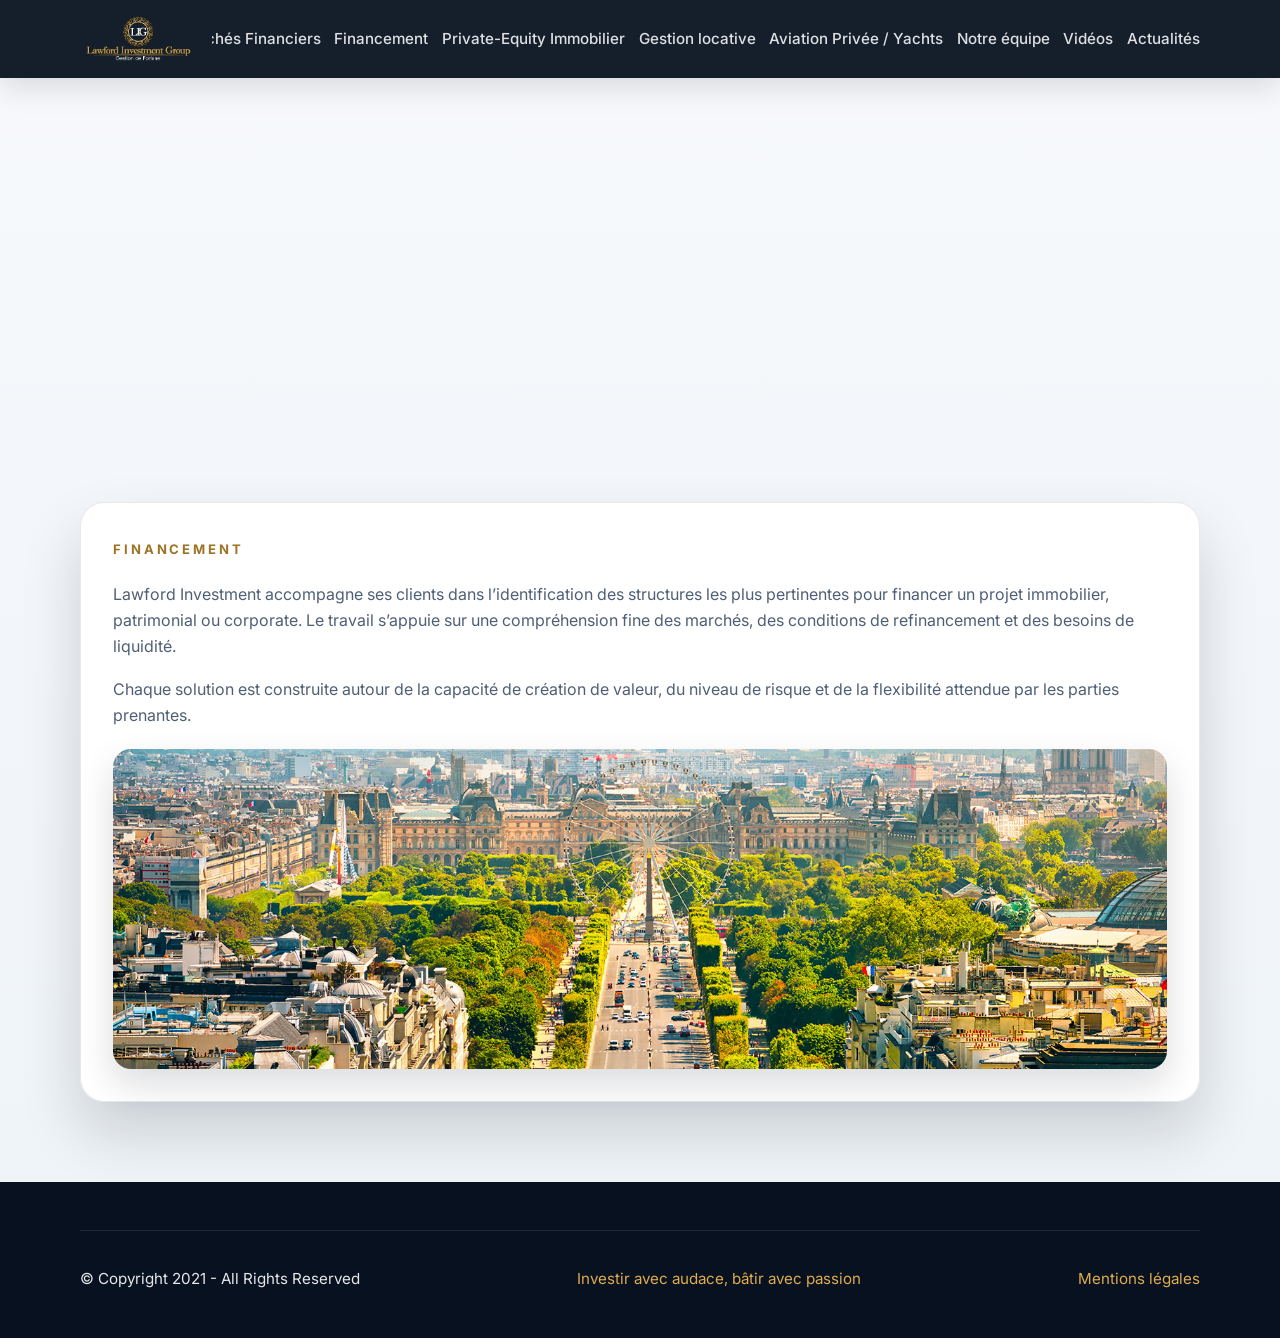
==== financing.html @ b6c56537 "yyyy" ====
<!DOCTYPE html>
<html lang="fr">
  <head>
    <meta charset="UTF-8" />
    <meta name="viewport" content="width=device-width, initial-scale=1.0" />
    <meta http-equiv="Cache-Control" content="no-cache, no-store, must-revalidate" />
    <meta http-equiv="Pragma" content="no-cache" />
    <meta http-equiv="Expires" content="0" />
    <title>Financement | Lawford Investment</title>
    <link rel="preconnect" href="https://fonts.googleapis.com" />
    <link rel="preconnect" href="https://fonts.gstatic.com" crossorigin />
    <link href="https://fonts.googleapis.com/css2?family=Inter:wght@300;400;500;600;700;800&display=swap" rel="stylesheet" />
    <link rel="stylesheet" href="styles.css" />
  </head>
  <body>
    <header class="site-header">
      <div class="container nav-shell">
        <a class="brand" href="index.html"><img src="assets/images/logo_FR.png" alt="Lawford Investment" /></a>
        <button class="menu-toggle" type="button" aria-label="Toggle navigation" aria-expanded="false">
          <span></span><span></span><span></span>
        </button>
        <nav class="main-nav" aria-label="Navigation principale">
          <a href="index.html">Accueil</a>
          <a href="estate-and-tax.html">Organisation Patrimoniale</a>
          <a href="funds-and-stock.html">Fonds et Marchés Financiers</a>
          <a href="financing.html">Financement</a>
          <a href="real-estate.html">Private-Equity Immobilier</a>
          <a href="property-management.html">Gestion locative</a>
          <a href="private-aviation.html">Aviation Privée / Yachts</a>
          <a href="our-team.html">Notre équipe</a>
          <a href="videos.html">Vidéos</a>
          <a href="actualites.html">Actualités</a>
        </nav>
      </div>
    </header>

    <main>
      <section class="hero page-hero">
        <div class="hero-slider">
          <div class="hero-slide active" style="background-image: url('assets/images/view-on-avenue-main.jpg');">
            <div class="hero-overlay">
              <p class="eyebrow">Financement</p>
              <h1>Accéder aux meilleures structures de financement.</h1>
              <p>Des solutions adaptées au projet, à la maturité du cycle de vie et aux objectifs de valorisation.</p>
            </div>
          </div>
        </div>
      </section>

      <section class="section page-content">
        <div class="container">
          <div class="panel">
            <p class="section-label">Financement</p>
            <div class="copy">
              <p>Lawford Investment accompagne ses clients dans l’identification des structures les plus pertinentes pour financer un projet immobilier, patrimonial ou corporate. Le travail s’appuie sur une compréhension fine des marchés, des conditions de refinancement et des besoins de liquidité.</p>
              <p>Chaque solution est construite autour de la capacité de création de valeur, du niveau de risque et de la flexibilité attendue par les parties prenantes.</p>
              <div class="media-card">
                <img src="assets/images/view-on-avenue-main.jpg" alt="Financement immobilier et patrimonial" />
              </div>
            </div>
          </div>
        </div>
      </section>
    </main>

    <footer class="site-footer">
      <div class="container footer-bottom">
        <p>© Copyright 2021 - All Rights Reserved</p>
        <p class="accent">Investir avec audace, bâtir avec passion</p>
        <a href="https://www.lawfordinvestment.com/mentionsLegales">Mentions légales</a>
      </div>
    </footer>

    <script src="script.js"></script>
  </body>
</html>
---- styles.css ----
:root {
  --bg: #07111f;
  --surface: rgba(255, 255, 255, 0.95);
  --surface-strong: #ffffff;
  --text: #11213b;
  --muted: #4f5f75;
  --accent: #dfac4e;
  --accent-dark: #9d7426;
  --border: rgba(17, 33, 59, 0.1);
  --shadow: 0 30px 60px rgba(4, 12, 24, 0.16);
}

* {
  box-sizing: border-box;
}

html {
  scroll-behavior: smooth;
}

body {
  margin: 0;
  font-family: 'Inter', sans-serif;
  color: var(--text);
  background: linear-gradient(180deg, #f7f9fc 0%, #eef3f7 100%);
  line-height: 1.65;
}

img {
  max-width: 100%;
  display: block;
}

a {
  color: inherit;
  text-decoration: none;
}

.container {
  width: min(1120px, calc(100% - 2rem));
  margin: 0 auto;
}

.site-header {
  position: sticky;
  top: 0;
  z-index: 20;
  background: rgba(7, 17, 31, 0.94);
  backdrop-filter: blur(16px);
  box-shadow: 0 10px 30px rgba(0, 0, 0, 0.12);
}

.nav-shell {
  display: flex;
  align-items: center;
  justify-content: space-between;
  min-height: 78px;
  gap: 1rem;
  flex-wrap: nowrap;
}

.brand {
  display: inline-flex;
  align-items: center;
  flex-shrink: 0;
}

.brand img {
  height: 48px;
  width: auto;
}

.main-nav {
  display: flex;
  align-items: center;
  justify-content: flex-end;
  gap: 0.6rem 0.85rem;
  flex-wrap: nowrap;
  white-space: nowrap;
  overflow-x: auto;
  padding: 0.35rem 0;
  margin-left: auto;
  scrollbar-width: none;
}

.main-nav::-webkit-scrollbar {
  display: none;
}

.main-nav a {
  color: rgba(255, 255, 255, 0.86);
  font-size: 0.95rem;
  font-weight: 500;
  transition: color 180ms ease;
  white-space: nowrap;
}

.main-nav a:hover,
.main-nav a:focus-visible {
  color: var(--accent);
}

.menu-toggle {
  display: none;
  flex-direction: column;
  gap: 4px;
  background: transparent;
  border: 0;
  padding: 0.25rem;
}

.menu-toggle span {
  width: 24px;
  height: 2px;
  background: white;
  border-radius: 999px;
}

.hero {
  position: relative;
  min-height: 86vh;
}

.hero-slider {
  position: relative;
  min-height: 86vh;
  overflow: hidden;
}

.page-hero .hero-slider {
  min-height: 320px;
}

.hero-slide {
  position: absolute;
  inset: 0;
  display: flex;
  align-items: flex-end;
  background-color: var(--bg);
  background-size: cover;
  background-position: center;
  opacity: 0;
  transition: opacity 900ms ease;
}

.hero-slide.active {
  opacity: 1;
}

.hero-slide::before {
  content: '';
  position: absolute;
  inset: 0;
  background: linear-gradient(90deg, rgba(7, 17, 31, 0.75) 0%, rgba(7, 17, 31, 0.3) 60%, rgba(7, 17, 31, 0.2) 100%);
}

.hero-overlay {
  position: relative;
  z-index: 1;
  max-width: 720px;
  padding: 8rem 2rem 2rem;
  color: white;
  display: flex;
  flex-direction: column;
  justify-content: end;
  min-height: 86vh;
}

.eyebrow {
  display: inline-flex;
  align-self: flex-start;
  padding: 0.3rem 0.75rem;
  border: 1px solid rgba(255, 255, 255, 0.28);
  border-radius: 999px;
  font-size: 0.8rem;
  letter-spacing: 0.24em;
  text-transform: uppercase;
  margin: 0 0 1rem;
  background: rgba(255, 255, 255, 0.08);
}

.hero h1 {
  font-size: clamp(2rem, 4vw, 3.4rem);
  line-height: 1.12;
  margin: 0 0 1rem;
  letter-spacing: -0.02em;
}

.hero p {
  font-size: 1.05rem;
  max-width: 620px;
  margin: 0;
  color: rgba(255, 255, 255, 0.9);
}

.section {
  padding: 5rem 0;
}

.page-hero {
  min-height: 320px;
  display: flex;
  align-items: end;
}

.page-hero .hero-overlay {
  min-height: 320px;
  padding-top: 4rem;
}

.page-content .panel {
  margin-top: 1.5rem;
}

.media-card {
  margin-top: 1.25rem;
  border-radius: 18px;
  overflow: hidden;
  box-shadow: 0 16px 36px rgba(7, 17, 31, 0.14);
}

.media-card img {
  width: 100%;
  height: 320px;
  object-fit: cover;
  display: block;
}

.page-content ul {
  padding-left: 1.2rem;
  color: var(--muted);
}

.page-content li + li {
  margin-top: 0.45rem;
}

.section-label {
  display: inline-block;
  margin: 0 0 1.25rem;
  font-size: 0.82rem;
  font-weight: 700;
  letter-spacing: 0.22em;
  text-transform: uppercase;
  color: var(--accent-dark);
}

.grid-two {
  display: grid;
  grid-template-columns: 1.1fr 0.9fr;
  gap: 2rem;
  align-items: start;
}

.align-center {
  align-items: center;
}

.panel,
.value-card,
.regulatory-block {
  background: var(--surface);
  border: 1px solid var(--border);
  border-radius: 24px;
  box-shadow: var(--shadow);
}

.panel {
  padding: 2rem;
}

.copy p {
  margin: 0 0 1rem;
  color: var(--muted);
}

.video-panel {
  padding: 1rem;
}

.video-frame {
  position: relative;
  width: 100%;
  aspect-ratio: 16 / 9;
  border-radius: 20px;
  overflow: hidden;
  box-shadow: 0 16px 40px rgba(0, 0, 0, 0.12);
  background: linear-gradient(135deg, rgba(19, 35, 63, 0.95), rgba(10, 18, 32, 0.9));
}

.video-frame img {
  position: absolute;
  inset: 0;
  width: 100%;
  height: 100%;
  object-fit: cover;
  display: block;
}

.video-frame .video-fallback {
  position: absolute;
  inset: auto 0 0 0;
  display: flex;
  flex-direction: column;
  justify-content: flex-end;
  gap: 0.75rem;
  padding: 1.5rem;
  background: linear-gradient(180deg, rgba(7, 13, 24, 0.1), rgba(7, 13, 24, 0.78));
  color: #fff;
  z-index: 2;
  pointer-events: none;
}

.video-frame .video-fallback p {
  margin: 0;
  font-size: 1rem;
  max-width: 28rem;
}

.video-frame .video-fallback a {
  display: inline-flex;
  align-self: flex-start;
  padding: 0.75rem 1rem;
  border-radius: 999px;
  background: var(--accent);
  color: #fff;
  font-weight: 600;
  text-decoration: none;
  pointer-events: auto;
}

.video-frame iframe {
  position: absolute;
  inset: 0;
  width: 100%;
  height: 100%;
  border: 0;
  display: block;
  z-index: 1;
}

.video-panel {
  margin-top: 1.5rem;
}

.regulatory-block {
  margin-top: 2rem;
  padding: 2rem;
}

.regulatory-block h3 {
  margin-top: 0;
}

.image-panel img {
  width: 100%;
  border-radius: 20px;
  object-fit: cover;
  min-height: 420px;
}

.value-grid {
  display: grid;
  grid-template-columns: repeat(2, minmax(0, 1fr));
  gap: 1.5rem;
}

.value-card {
  padding: 1.5rem;
}

.value-card img {
  width: 88px;
  height: 88px;
  margin-bottom: 1rem;
}

.value-card h3 {
  margin: 0 0 0.75rem;
  font-size: 1.12rem;
  color: var(--accent-dark);
}

.value-card details {
  color: var(--muted);
}

.value-card summary {
  cursor: pointer;
  font-weight: 600;
  color: var(--text);
}

.value-card p {
  margin: 0.75rem 0 0;
}

.site-footer {
  background: var(--bg);
  color: rgba(255, 255, 255, 0.9);
  padding: 3rem 0 2rem;
}

.footer-grid {
  display: grid;
  grid-template-columns: repeat(2, minmax(0, 1fr));
  gap: 2rem;
  padding-bottom: 1.5rem;
}

.footer-title {
  font-weight: 700;
  color: var(--accent);
  margin-bottom: 0.8rem;
}

.footer-bottom {
  display: flex;
  justify-content: space-between;
  align-items: center;
  gap: 1rem;
  padding-top: 1.25rem;
  border-top: 1px solid rgba(255, 255, 255, 0.1);
  font-size: 0.95rem;
}

.footer-bottom a {
  color: var(--accent);
}

.accent {
  color: var(--accent);
}

@media (max-width: 860px) {
  .menu-toggle {
    display: inline-flex;
  }

  .main-nav {
    position: absolute;
    top: 78px;
    right: 1rem;
    left: 1rem;
    display: none;
    flex-direction: column;
    padding: 1rem;
    background: rgba(7, 17, 31, 0.98);
    border-radius: 16px;
    box-shadow: var(--shadow);
  }

  .main-nav.is-open {
    display: flex;
  }

  .grid-two,
  .value-grid,
  .footer-grid {
    grid-template-columns: 1fr;
  }

  .footer-bottom {
    flex-direction: column;
    align-items: flex-start;
  }
}

@media (max-width: 560px) {
  .hero-overlay {
    padding: 6rem 1rem 1.5rem;
  }

  .panel,
  .regulatory-block,
  .value-card {
    padding: 1.25rem;
  }

  .section {
    padding: 3.5rem 0;
  }
}
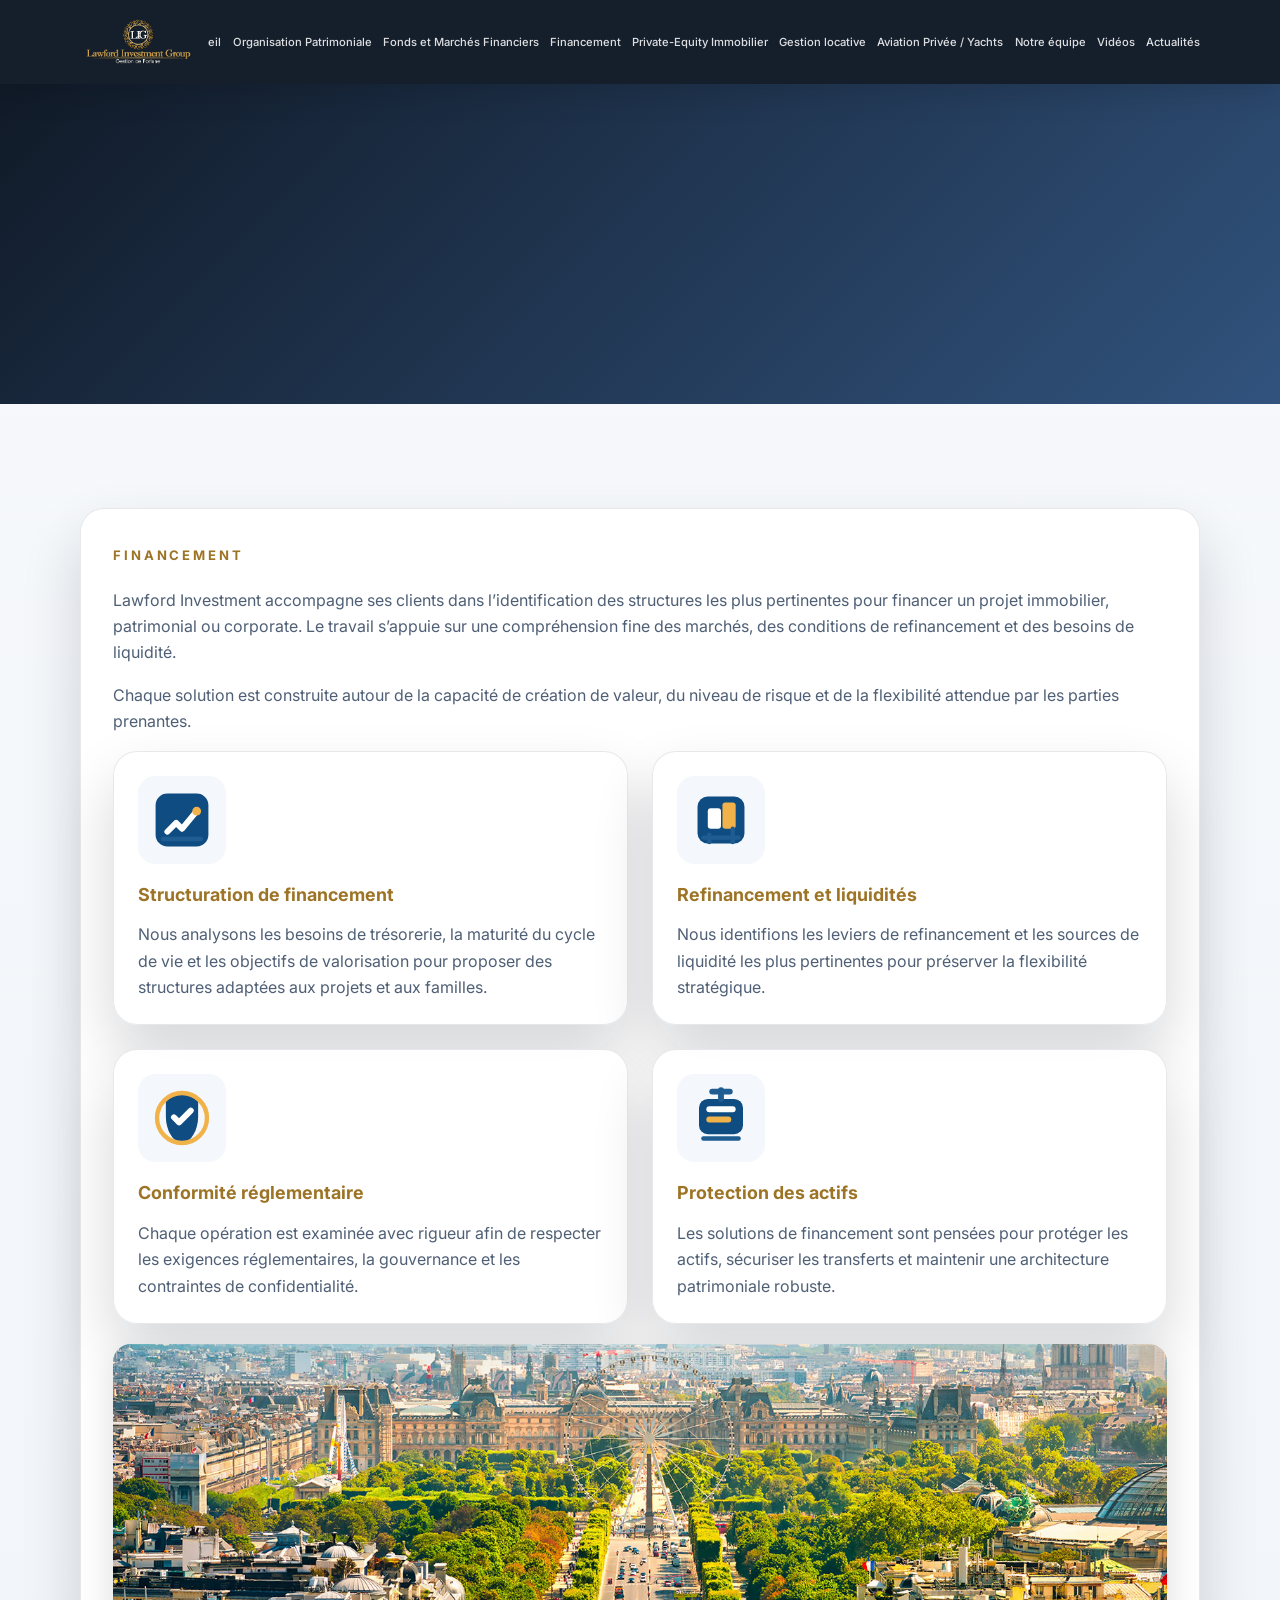
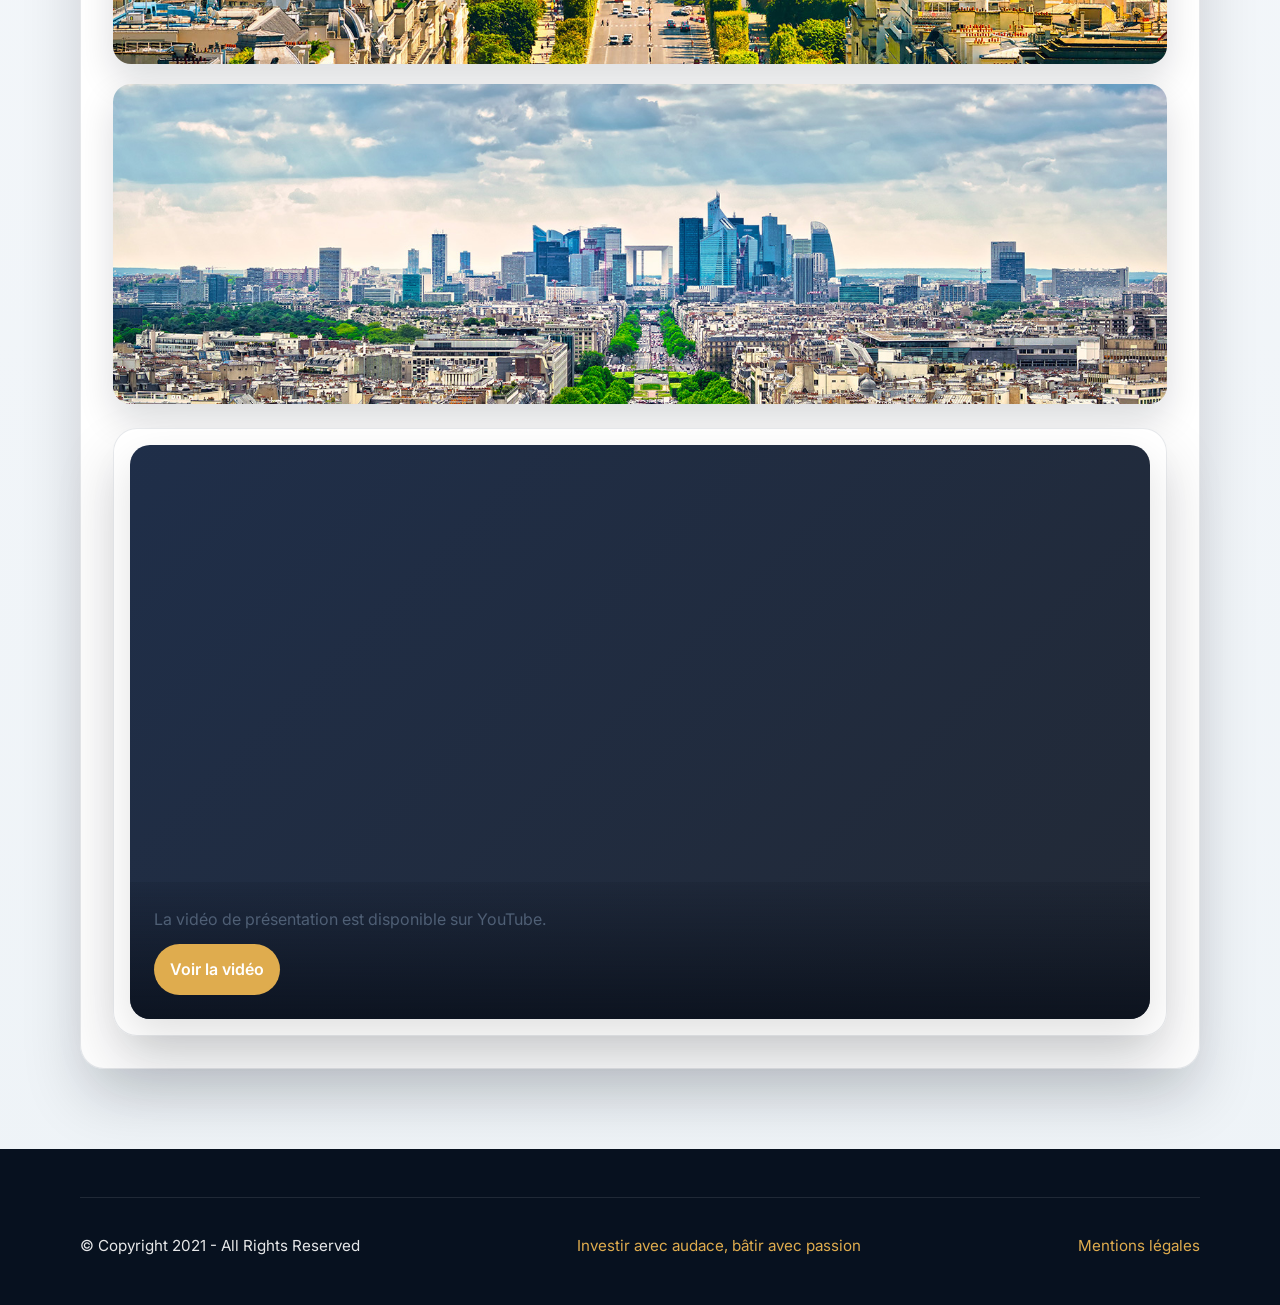
==== commit 75cf39b2: "Add value cards/icons; update hero & nav styles Add four new SVG icons and integrate them into the s" ====
--- a/financing.html
+++ b/financing.html
@@ -54,8 +54,45 @@
             <div class="copy">
               <p>Lawford Investment accompagne ses clients dans l’identification des structures les plus pertinentes pour financer un projet immobilier, patrimonial ou corporate. Le travail s’appuie sur une compréhension fine des marchés, des conditions de refinancement et des besoins de liquidité.</p>
               <p>Chaque solution est construite autour de la capacité de création de valeur, du niveau de risque et de la flexibilité attendue par les parties prenantes.</p>
+
+              <div class="value-grid">
+                <article class="value-card">
+                  <img src="assets/images/portfolio-analytics.svg" alt="Structuration de financement" />
+                  <h3>Structuration de financement</h3>
+                  <p>Nous analysons les besoins de trésorerie, la maturité du cycle de vie et les objectifs de valorisation pour proposer des structures adaptées aux projets et aux familles.</p>
+                </article>
+                <article class="value-card">
+                  <img src="assets/images/wealth-structure.svg" alt="Refinancement et liquidités" />
+                  <h3>Refinancement et liquidités</h3>
+                  <p>Nous identifions les leviers de refinancement et les sources de liquidité les plus pertinentes pour préserver la flexibilité stratégique.</p>
+                </article>
+                <article class="value-card">
+                  <img src="assets/images/compliance.svg" alt="Conformité réglementaire" />
+                  <h3>Conformité réglementaire</h3>
+                  <p>Chaque opération est examinée avec rigueur afin de respecter les exigences réglementaires, la gouvernance et les contraintes de confidentialité.</p>
+                </article>
+                <article class="value-card">
+                  <img src="assets/images/asset-protection.svg" alt="Protection des actifs" />
+                  <h3>Protection des actifs</h3>
+                  <p>Les solutions de financement sont pensées pour protéger les actifs, sécuriser les transferts et maintenir une architecture patrimoniale robuste.</p>
+                </article>
+              </div>
+
               <div class="media-card">
                 <img src="assets/images/view-on-avenue-main.jpg" alt="Financement immobilier et patrimonial" />
+              </div>
+              <div class="media-card">
+                <img src="assets/images/la-defense-business-main-banner.jpg" alt="Structures de financement et immobilier" />
+              </div>
+
+              <div class="panel video-panel">
+                <div class="video-frame">
+                  <iframe src="https://www.youtube-nocookie.com/embed/vRl1MypgNFQ?rel=0&modestbranding=1" title="Présentation Lawford Investment" loading="lazy" allow="accelerometer; autoplay; clipboard-write; encrypted-media; gyroscope; picture-in-picture; web-share" allowfullscreen></iframe>
+                  <div class="video-fallback">
+                    <p>La vidéo de présentation est disponible sur YouTube.</p>
+                    <a href="https://www.youtube.com/watch?v=vRl1MypgNFQ" target="_blank" rel="noopener noreferrer">Voir la vidéo</a>
+                  </div>
+                </div>
               </div>
             </div>
           </div>
--- a/styles.css
+++ b/styles.css
@@ -37,7 +37,7 @@
 }
 
 .container {
-  width: min(1120px, calc(100% - 2rem));
+  width: min(1120px, calc(100% - 1.25rem));
   margin: 0 auto;
 }
 
@@ -54,8 +54,8 @@
   display: flex;
   align-items: center;
   justify-content: space-between;
-  min-height: 78px;
-  gap: 1rem;
+  min-height: 84px;
+  gap: 0.75rem;
   flex-wrap: nowrap;
 }
 
@@ -74,11 +74,11 @@
   display: flex;
   align-items: center;
   justify-content: flex-end;
-  gap: 0.6rem 0.85rem;
+  gap: 0.3rem 0.7rem;
   flex-wrap: nowrap;
   white-space: nowrap;
   overflow-x: auto;
-  padding: 0.35rem 0;
+  padding: 0.4rem 0;
   margin-left: auto;
   scrollbar-width: none;
 }
@@ -89,10 +89,11 @@
 
 .main-nav a {
   color: rgba(255, 255, 255, 0.86);
-  font-size: 0.95rem;
+  font-size: 0.7rem;
   font-weight: 500;
   transition: color 180ms ease;
   white-space: nowrap;
+  letter-spacing: 0em;
 }
 
 .main-nav a:hover,
@@ -139,12 +140,15 @@
   background-color: var(--bg);
   background-size: cover;
   background-position: center;
+  background-repeat: no-repeat;
   opacity: 0;
   transition: opacity 900ms ease;
+  min-height: 100%;
 }
 
 .hero-slide.active {
   opacity: 1;
+  display: flex;
 }
 
 .hero-slide::before {
@@ -164,6 +168,7 @@
   flex-direction: column;
   justify-content: end;
   min-height: 86vh;
+  width: 100%;
 }
 
 .eyebrow {
@@ -201,11 +206,13 @@
   min-height: 320px;
   display: flex;
   align-items: end;
+  background: linear-gradient(135deg, rgba(7, 17, 31, 0.96), rgba(22, 60, 108, 0.88));
 }
 
 .page-hero .hero-overlay {
   min-height: 320px;
   padding-top: 4rem;
+  background: linear-gradient(90deg, rgba(7, 17, 31, 0.7), rgba(7, 17, 31, 0.18));
 }
 
 .page-content .panel {
